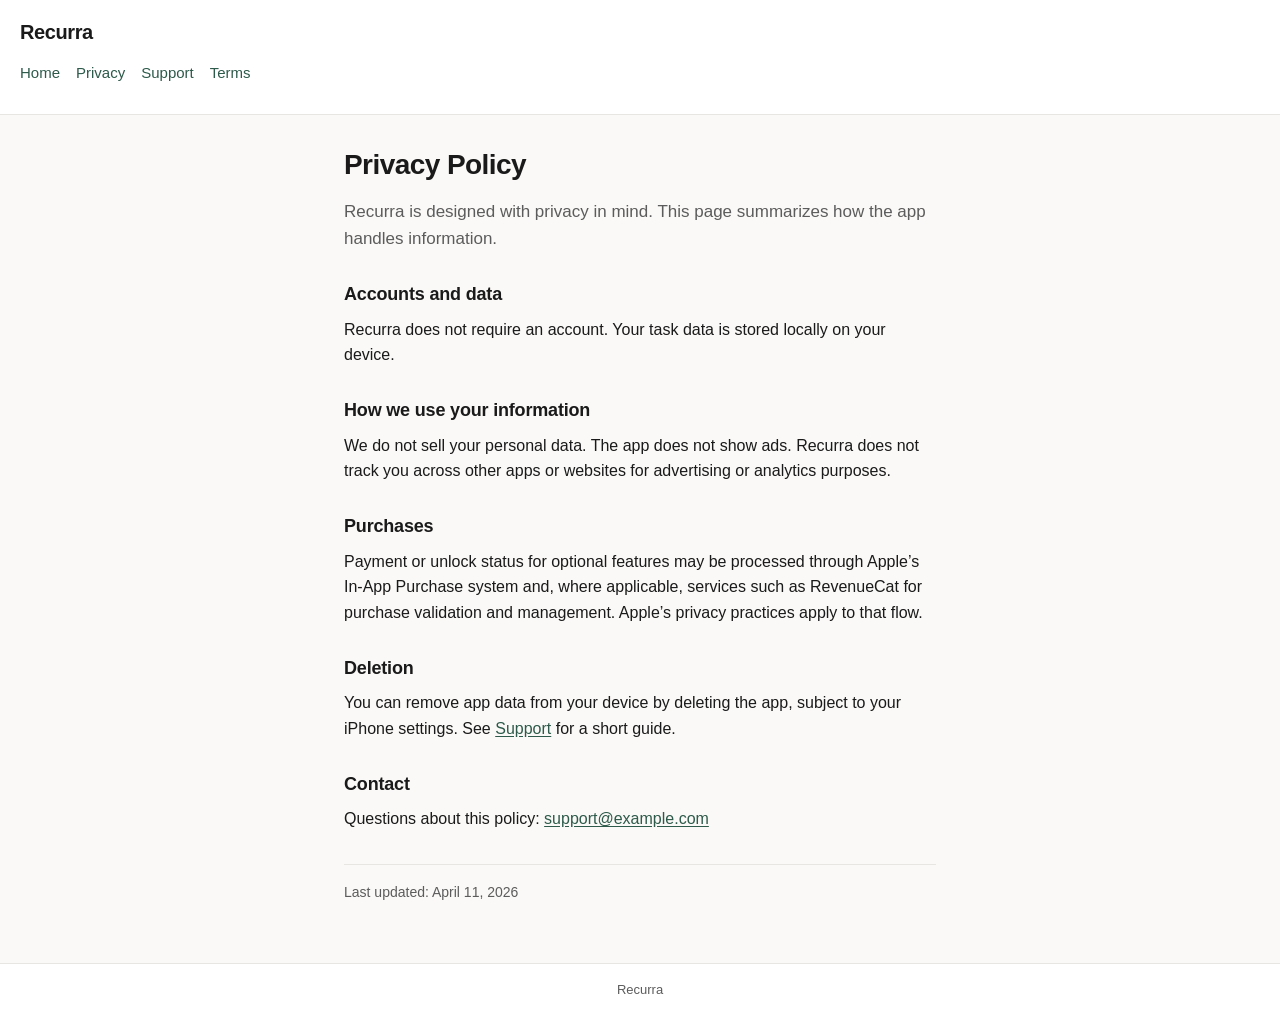
==== privacy.html @ e51c95db "Add files via upload" ====
<!DOCTYPE html>
<html lang="en">
  <head>
    <meta charset="utf-8" />
    <meta name="viewport" content="width=device-width, initial-scale=1" />
    <title>Privacy Policy — Recurra</title>
    <meta name="description" content="Recurra privacy policy: local storage, no accounts, no selling data, no cross-app tracking." />
    <link rel="stylesheet" href="styles.css" />
  </head>
  <body>
    <header>
      <p class="site-title"><a href="index.html">Recurra</a></p>
      <nav aria-label="Main">
        <ul>
          <li><a href="index.html">Home</a></li>
          <li><a href="privacy.html" aria-current="page">Privacy</a></li>
          <li><a href="support.html">Support</a></li>
          <li><a href="terms.html">Terms</a></li>
        </ul>
      </nav>
    </header>

    <main>
      <h1>Privacy Policy</h1>
      <p class="lead">Recurra is designed with privacy in mind. This page summarizes how the app handles information.</p>

      <h2>Accounts and data</h2>
      <p>Recurra does not require an account. Your task data is stored locally on your device.</p>

      <h2>How we use your information</h2>
      <p>We do not sell your personal data. The app does not show ads. Recurra does not track you across other apps or websites for advertising or analytics purposes.</p>

      <h2>Purchases</h2>
      <p>Payment or unlock status for optional features may be processed through Apple’s In-App Purchase system and, where applicable, services such as RevenueCat for purchase validation and management. Apple’s privacy practices apply to that flow.</p>

      <h2>Deletion</h2>
      <p>You can remove app data from your device by deleting the app, subject to your iPhone settings. See <a href="support.html">Support</a> for a short guide.</p>

      <h2>Contact</h2>
      <p>Questions about this policy: <a href="mailto:support@example.com">support@example.com</a></p>

      <p class="meta">Last updated: April 11, 2026</p>
    </main>

    <footer>
      <p>Recurra</p>
    </footer>
  </body>
</html>
---- styles.css ----
/* Recurra static site — minimal, mobile-friendly */

:root {
  --bg: #faf9f7;
  --text: #1a1a1a;
  --muted: #5c5c5c;
  --link: #2d5a4a;
  --link-hover: #1f3f34;
  --border: #e8e6e3;
  --max: 40rem;
}

* {
  box-sizing: border-box;
}

html {
  font-size: 100%;
  -webkit-text-size-adjust: 100%;
}

body {
  margin: 0;
  padding: 0;
  font-family: -apple-system, BlinkMacSystemFont, "Segoe UI", Roboto, "Helvetica Neue", Arial, sans-serif;
  line-height: 1.6;
  color: var(--text);
  background: var(--bg);
  min-height: 100vh;
  display: flex;
  flex-direction: column;
}

a {
  color: var(--link);
  text-decoration: underline;
  text-underline-offset: 0.12em;
}

a:hover,
a:focus-visible {
  color: var(--link-hover);
}

a:focus-visible {
  outline: 2px solid var(--link);
  outline-offset: 2px;
}

header {
  border-bottom: 1px solid var(--border);
  padding: 1rem 1.25rem;
  background: #fff;
}

.site-title {
  margin: 0 0 0.75rem;
  font-size: 1.25rem;
  font-weight: 600;
  letter-spacing: -0.02em;
}

.site-title a {
  color: var(--text);
  text-decoration: none;
}

.site-title a:hover {
  color: var(--link);
}

nav ul {
  list-style: none;
  margin: 0;
  padding: 0;
  display: flex;
  flex-wrap: wrap;
  gap: 0.5rem 1rem;
}

nav a {
  font-size: 0.9375rem;
  text-decoration: none;
}

main {
  flex: 1;
  width: 100%;
  max-width: var(--max);
  margin: 0 auto;
  padding: 1.5rem 1.25rem 2.5rem;
}

h1 {
  font-size: 1.5rem;
  font-weight: 600;
  letter-spacing: -0.02em;
  margin: 0 0 1rem;
  line-height: 1.25;
}

h2 {
  font-size: 1.125rem;
  font-weight: 600;
  margin: 1.75rem 0 0.5rem;
  letter-spacing: -0.01em;
}

p,
li {
  margin: 0 0 0.75rem;
  color: var(--text);
}

.lead {
  font-size: 1.0625rem;
  color: var(--muted);
  margin-bottom: 1.25rem;
}

ul.plain {
  margin: 0.5rem 0 1rem;
  padding-left: 1.25rem;
}

ul.plain li {
  margin-bottom: 0.5rem;
}

.meta {
  font-size: 0.875rem;
  color: var(--muted);
  margin-top: 2rem;
  padding-top: 1rem;
  border-top: 1px solid var(--border);
}

.faq-item {
  margin-bottom: 1.25rem;
}

.faq-item p:last-child {
  margin-bottom: 0;
}

.faq-item strong {
  display: block;
  margin-bottom: 0.35rem;
  color: var(--text);
}

footer {
  padding: 1rem 1.25rem 1.5rem;
  text-align: center;
  font-size: 0.8125rem;
  color: var(--muted);
  border-top: 1px solid var(--border);
  background: #fff;
}

footer p {
  margin: 0;
  color: var(--muted);
}

.callout {
  background: #fff;
  border: 1px solid var(--border);
  border-radius: 8px;
  padding: 1rem 1.125rem;
  margin: 1.25rem 0;
}

.callout p:last-child {
  margin-bottom: 0;
}

@media (min-width: 32rem) {
  main {
    padding: 2rem 1.5rem 3rem;
  }

  h1 {
    font-size: 1.75rem;
  }
}
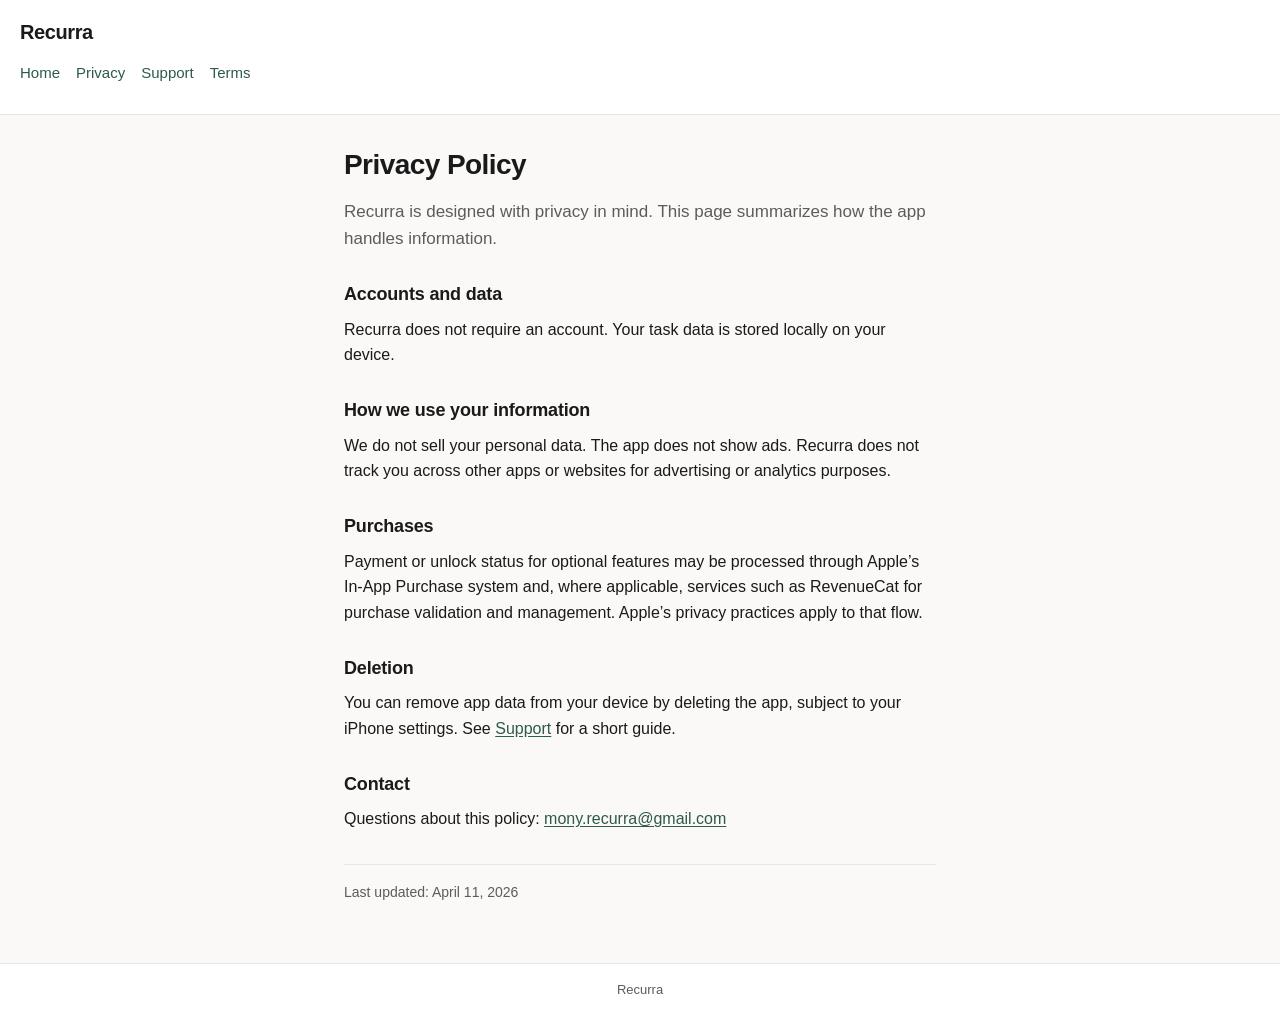
==== commit 855edf42: "updates" ====
--- a/privacy.html
+++ b/privacy.html
@@ -37,7 +37,7 @@
       <p>You can remove app data from your device by deleting the app, subject to your iPhone settings. See <a href="support.html">Support</a> for a short guide.</p>
 
       <h2>Contact</h2>
-      <p>Questions about this policy: <a href="mailto:support@example.com">support@example.com</a></p>
+      <p>Questions about this policy: <a href="mailto:mony.recurra@gmail.com">mony.recurra@gmail.com</a></p>
 
       <p class="meta">Last updated: April 11, 2026</p>
     </main>
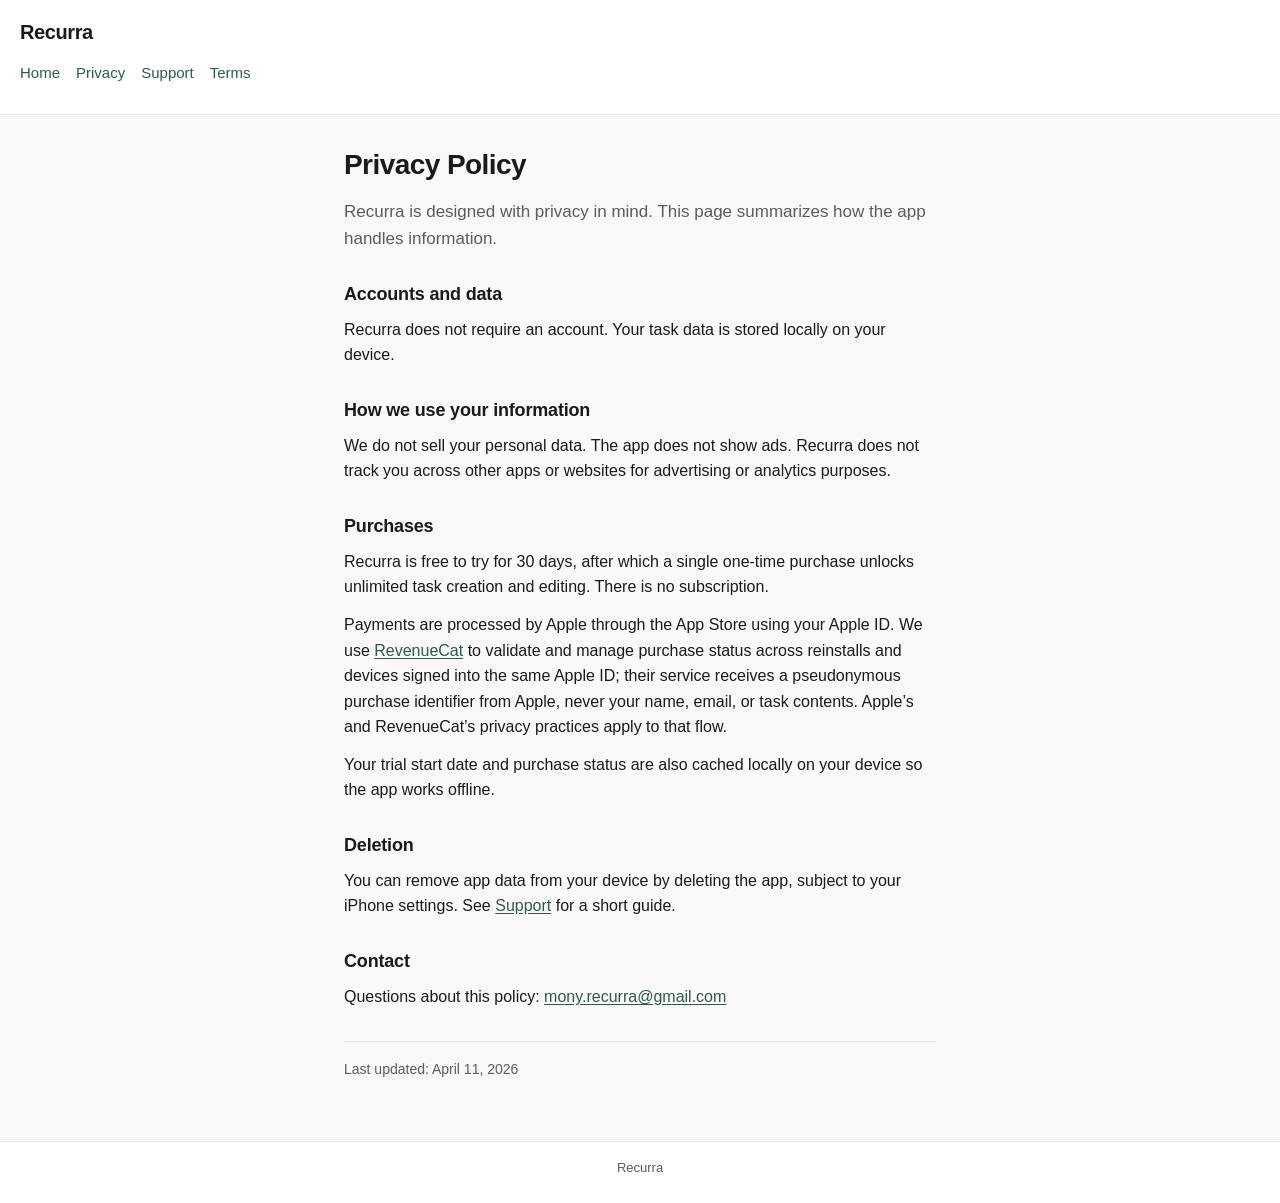
==== commit 8f9ce8bb: "refresh" ====
--- a/privacy.html
+++ b/privacy.html
@@ -31,7 +31,9 @@
       <p>We do not sell your personal data. The app does not show ads. Recurra does not track you across other apps or websites for advertising or analytics purposes.</p>
 
       <h2>Purchases</h2>
-      <p>Payment or unlock status for optional features may be processed through Apple’s In-App Purchase system and, where applicable, services such as RevenueCat for purchase validation and management. Apple’s privacy practices apply to that flow.</p>
+      <p>Recurra is free to try for 30 days, after which a single one-time purchase unlocks unlimited task creation and editing. There is no subscription.</p>
+      <p>Payments are processed by Apple through the App Store using your Apple ID. We use <a href="https://www.revenuecat.com/privacy">RevenueCat</a> to validate and manage purchase status across reinstalls and devices signed into the same Apple ID; their service receives a pseudonymous purchase identifier from Apple, never your name, email, or task contents. Apple’s and RevenueCat’s privacy practices apply to that flow.</p>
+      <p>Your trial start date and purchase status are also cached locally on your device so the app works offline.</p>
 
       <h2>Deletion</h2>
       <p>You can remove app data from your device by deleting the app, subject to your iPhone settings. See <a href="support.html">Support</a> for a short guide.</p>
--- a/styles.css
+++ b/styles.css
@@ -175,6 +175,28 @@
   margin-bottom: 0;
 }
 
+.screenshots {
+  display: grid;
+  grid-template-columns: repeat(2, minmax(0, 1fr));
+  gap: 0.75rem;
+  margin: 1.5rem 0 2rem;
+}
+
+.screenshots img {
+  width: 100%;
+  height: auto;
+  border-radius: 12px;
+  background: #000;
+  display: block;
+}
+
+@media (min-width: 48rem) {
+  .screenshots {
+    grid-template-columns: repeat(3, minmax(0, 1fr));
+    gap: 1rem;
+  }
+}
+
 @media (min-width: 32rem) {
   main {
     padding: 2rem 1.5rem 3rem;
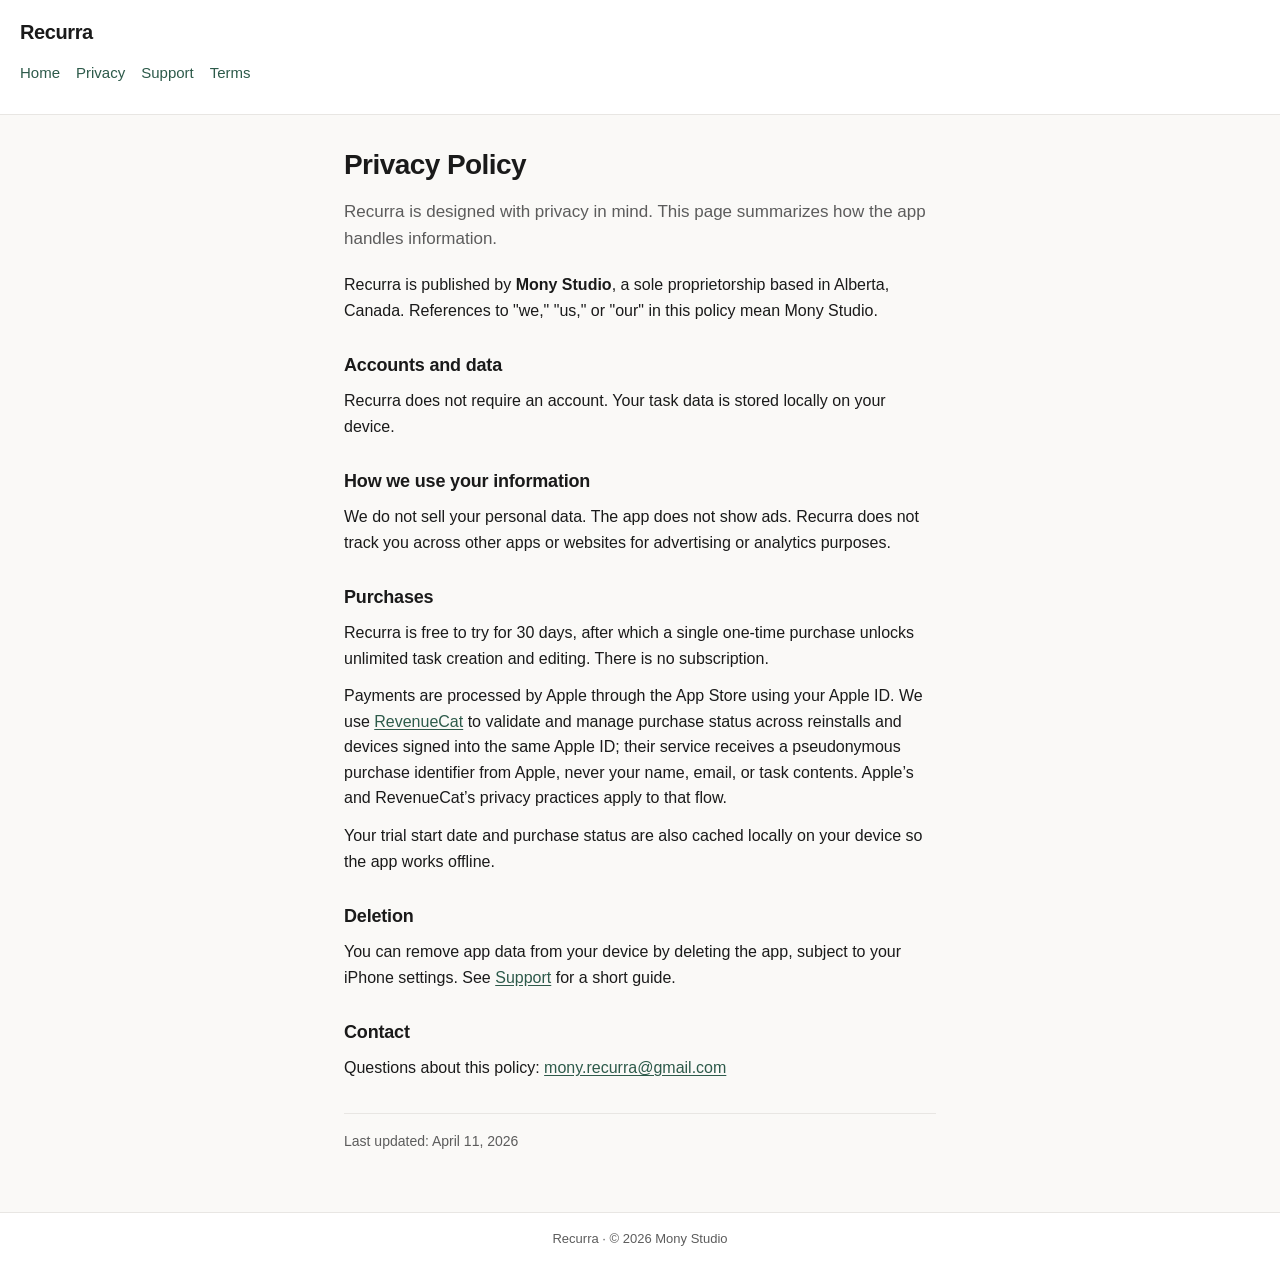
==== commit bdce5bf3: "Add files via upload" ====
--- a/privacy.html
+++ b/privacy.html
@@ -23,6 +23,7 @@
     <main>
       <h1>Privacy Policy</h1>
       <p class="lead">Recurra is designed with privacy in mind. This page summarizes how the app handles information.</p>
+      <p>Recurra is published by <strong>Mony Studio</strong>, a sole proprietorship based in Alberta, Canada. References to "we," "us," or "our" in this policy mean Mony Studio.</p>
 
       <h2>Accounts and data</h2>
       <p>Recurra does not require an account. Your task data is stored locally on your device.</p>
@@ -45,7 +46,7 @@
     </main>
 
     <footer>
-      <p>Recurra</p>
+      <p>Recurra &middot; &copy; 2026 Mony Studio</p>
     </footer>
   </body>
 </html>
